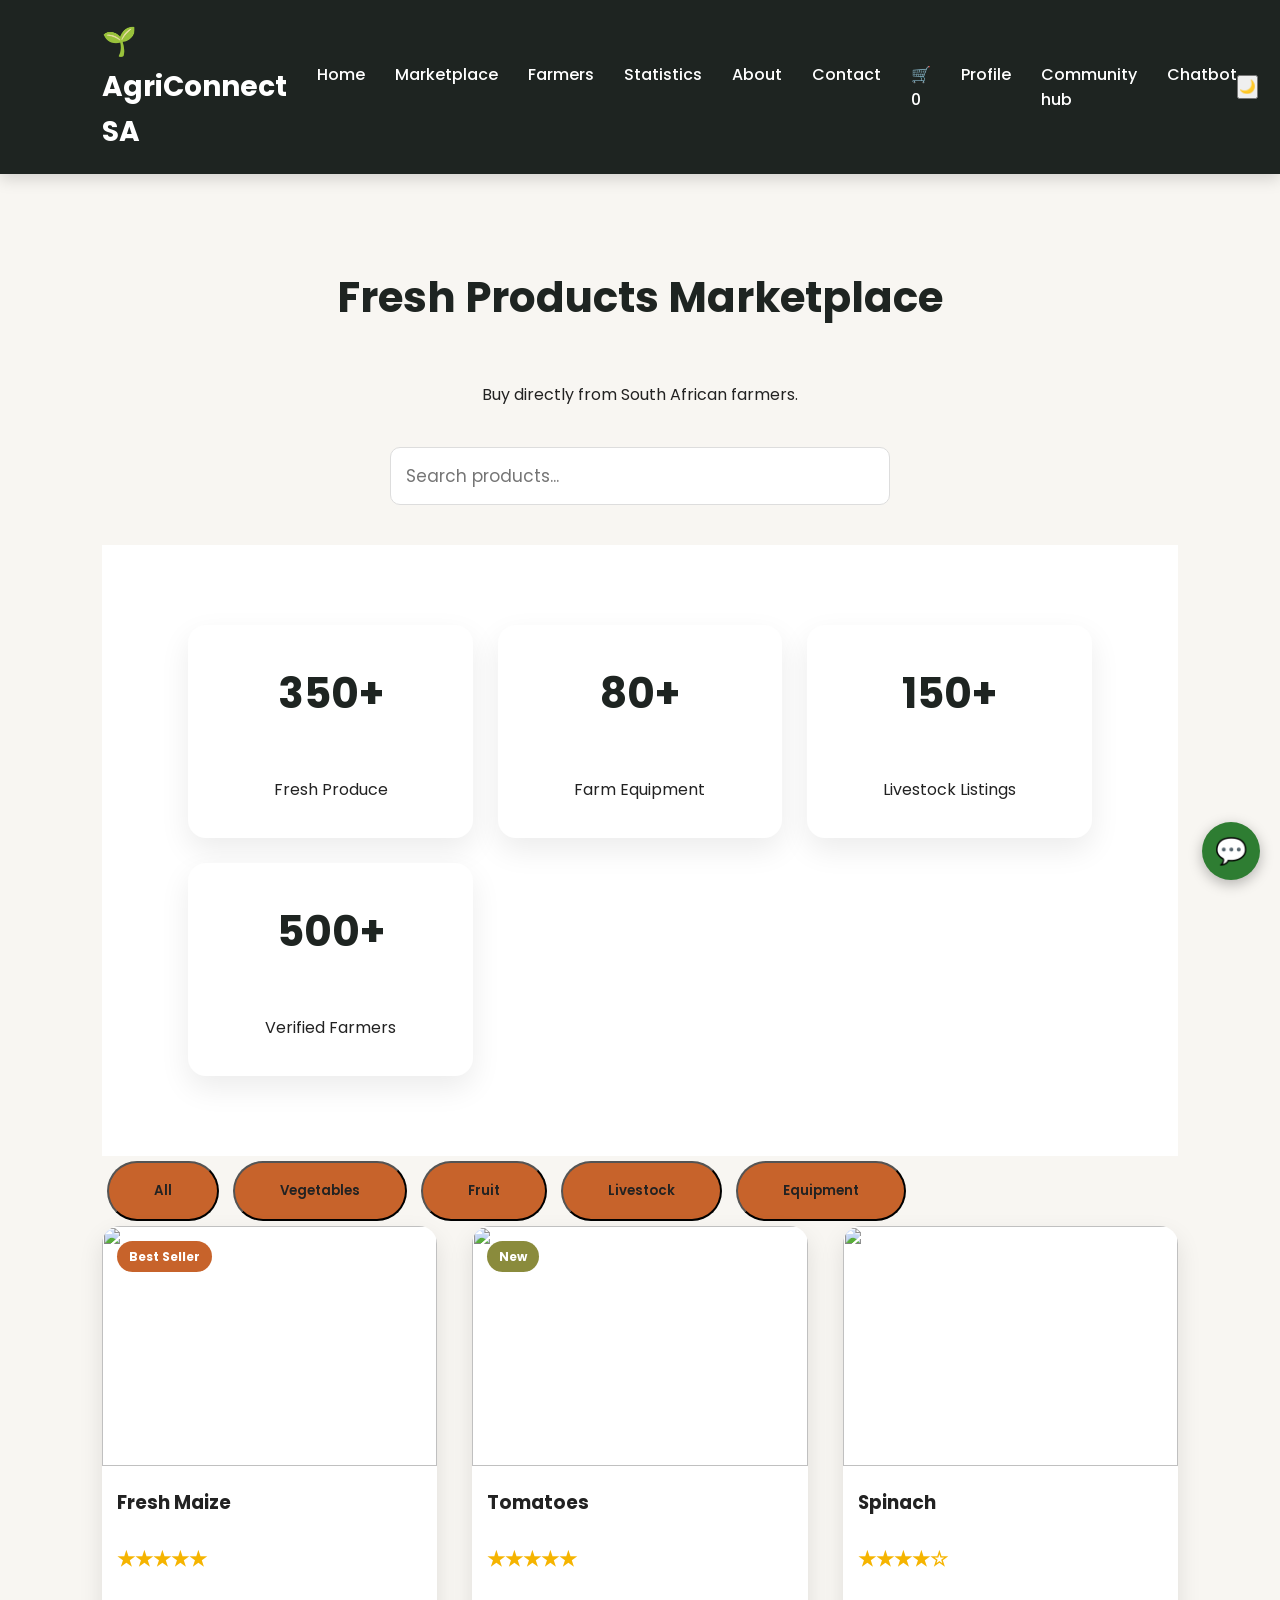
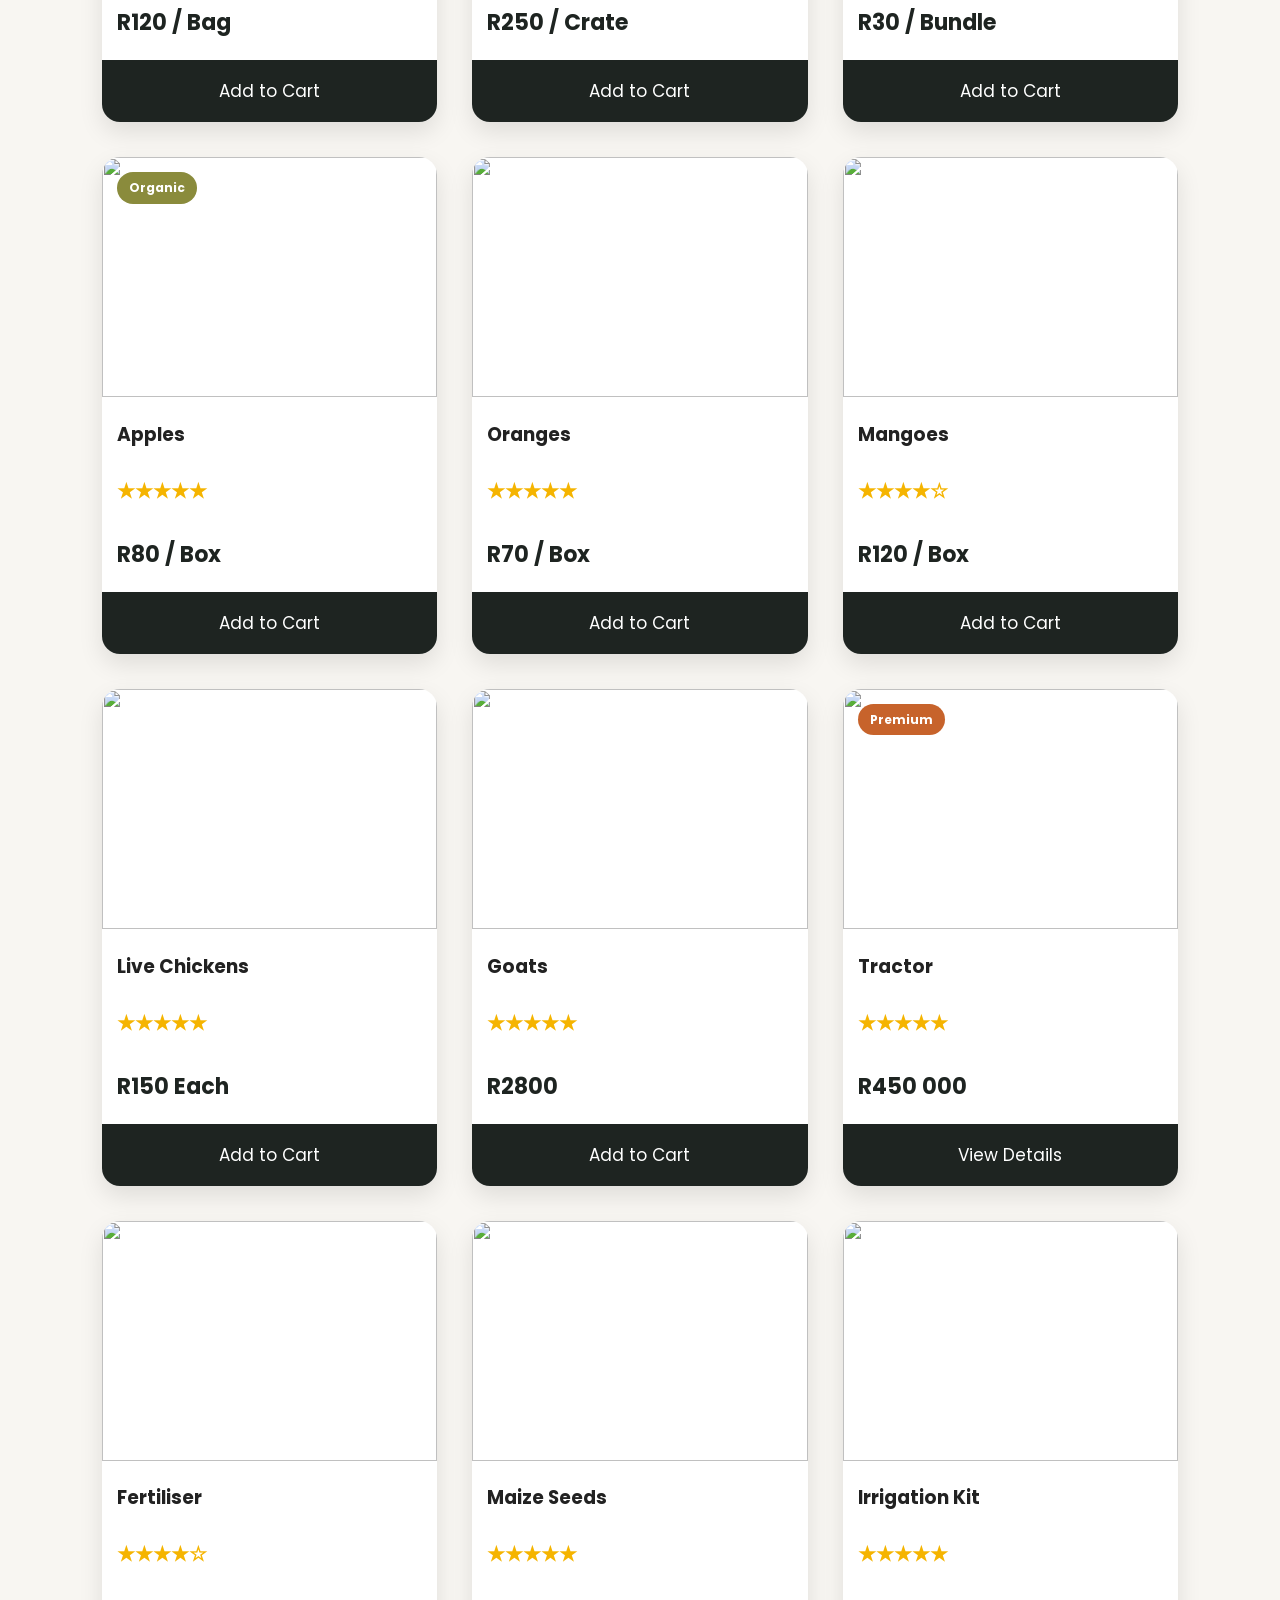
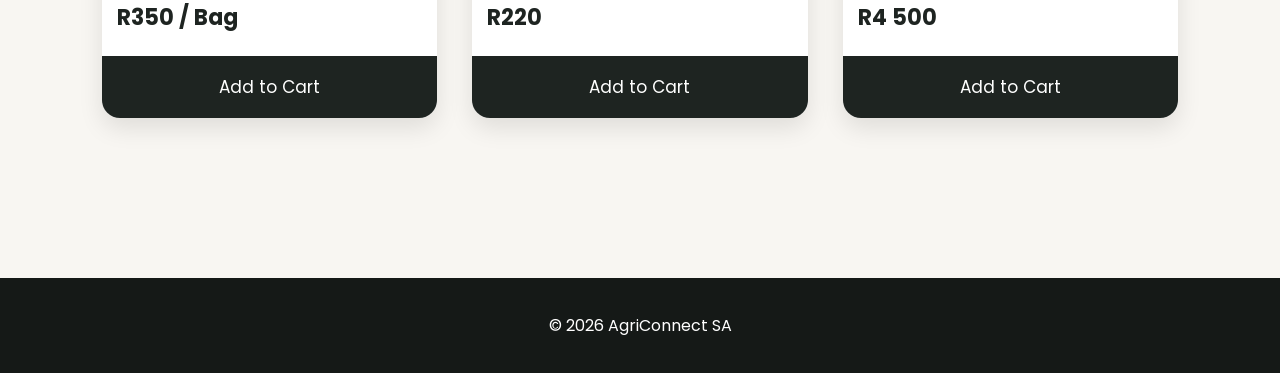
==== products.html @ b4cabf27 "Upload AgriConnect SA website" ====
<!DOCTYPE html>
<html lang="en">

<head>

<meta charset="UTF-8">

<meta name="viewport" content="width=device-width, initial-scale=1.0">

<title>Marketplace | AgriConnect SA</title>

<link rel="stylesheet" href="css/style.css">

<link rel="stylesheet" href="css/responsive.css">

<link rel="stylesheet" href="css/animations.css">

<link href="https://fonts.googleapis.com/css2?family=Poppins:wght@300;400;500;600;700&display=swap" rel="stylesheet">

<link rel="stylesheet" href="css/chatbot.css">
</head>

<body>

<header>

<div class="logo">
<h2>🌱 AgriConnect SA</h2>
</div>

<nav>

<ul>

<li><a href="index.html">Home</a></li>

<li><a href="products.html">Marketplace</a></li>

<li><a href="farmers.html">Farmers</a></li>

<li><a href="statistics.html">Statistics</a></li>

<li><a href="about.html">About</a></li>

<li><a href="contact.html">Contact</a></li>

<li>
<a href="cart.html">
🛒 <span id="cart-count">0</span>
</a>
</li>
<li> <a href ="profile.html"> Profile </a></li>
<li><a href="community.html">Community hub</a></li>
<li><a href="CustomerSupportBot.html">Chatbot</a></li>

</ul>

</nav>

<button id="darkMode">🌙</button>

</header>

<section class="featured">

<h2>Fresh Products Marketplace</h2>

<p style="text-align:center; margin-bottom:40px;">
Buy directly from South African farmers.
</p>

<input
type="text"
id="search"
placeholder="Search products..."
style="
width:100%;
max-width:500px;
display:block;
margin:auto;
padding:15px;
border-radius:10px;
border:1px solid #ddd;
margin-bottom:40px;
">
<section class="stats">

<div class="card">

<h2>350+</h2>

<p>Fresh Produce</p>

</div>

<div class="card">

<h2>80+</h2>

<p>Farm Equipment</p>

</div>

<div class="card">

<h2>150+</h2>

<p>Livestock Listings</p>

</div>

<div class="card">

<h2>500+</h2>

<p>Verified Farmers</p>

</div>

</section>

<div class="filter-buttons">

<button onclick="filterProducts('all')" class="btn">All</button>

<button onclick="filterProducts('vegetables')" class="btn">Vegetables</button>

<button onclick="filterProducts('fruit')" class="btn">Fruit</button>

<button onclick="filterProducts('livestock')" class="btn">Livestock</button>

<button onclick="filterProducts('equipment')" class="btn">Equipment</button>

</div>

<div class="products">

<!-- Product -->
<div class="product vegetables">

<img src="images/maize.jpeg">

<span class="badge best">Best Seller</span>

<h3>Fresh Maize</h3>

<p class="rating">★★★★★</p>

<p>R120 / Bag</p>

<button onclick="addToCart('Fresh Maize',120)">
Add to Cart
</button>

</div>

<div class="product vegetables">

<img src="images/tomatoes.jpeg">

<span class="badge new">New</span>

<h3>Tomatoes</h3>

<p class="rating">★★★★★</p>

<p>R250 / Crate</p>

<button onclick="addToCart('Tomatoes',45)">
Add to Cart
</button>

</div>

<div class="product vegetables">

<img src="images/spinach.jpeg">

<h3>Spinach</h3>

<p class="rating">★★★★☆</p>

<p>R30 / Bundle</p>

<button onclick="addToCart('Spinach',25)">
Add to Cart
</button>

</div>

<div class="product fruit">

<img src="images/apples.jpeg">

<span class="badge organic">Organic</span>

<h3>Apples</h3>

<p class="rating">★★★★★</p>

<p>R80 / Box</p>

<button onclick="addToCart('Apples',80)">
Add to Cart
</button>

</div>

<div class="product fruit">

<img src="images/oranges.jpeg">

<h3>Oranges</h3>

<p class="rating">★★★★★</p>

<p>R70 / Box</p>

<button onclick="addToCart('Oranges',70)">
Add to Cart
</button>

</div>

<div class="product fruit">

<img src="images/mangoes.jpeg">

<h3>Mangoes</h3>

<p class="rating">★★★★☆</p>

<p>R120 / Box</p>

<button onclick="addToCart('Mangoes',120)">
Add to Cart
</button>

</div>

<div class="product livestock">

<img src="images/chickens.jpeg">

<h3>Live Chickens</h3>

<p class="rating">★★★★★</p>

<p>R150 Each</p>

<button onclick="addToCart('Chicken',150)">
Add to Cart
</button>

</div>

<div class="product livestock">

<img src="images/goats.jpeg">

<h3>Goats</h3>

<p class="rating">★★★★★</p>

<p>R2800</p>

<button onclick="addToCart('Goat',2800)">
Add to Cart
</button>

</div>

<div class="product equipment">

<img src="images/tractor.jpeg">

<span class="badge best">Premium</span>

<h3>Tractor</h3>

<p class="rating">★★★★★</p>

<p>R450 000</p>

<button onclick="addToCart('Tractor',450000)">
View Details
</button>

</div>

<div class="product equipment">

<img src="images/fertiliser.jpeg">

<h3>Fertiliser</h3>

<p class="rating">★★★★☆</p>

<p>R350 / Bag</p>

<button onclick="addToCart('Fertiliser',350)">
Add to Cart
</button>

</div>

<div class="product equipment">

<img src="images/seeds.jpeg">

<h3>Maize Seeds</h3>

<p class="rating">★★★★★</p>

<p>R220</p>

<button onclick="addToCart('Seeds',220)">
Add to Cart
</button>

</div>

<div class="product equipment">

<img src="images/irrigation.jpeg">

<h3>Irrigation Kit</h3>

<p class="rating">★★★★★</p>

<p>R4 500</p>

<button onclick="addToCart('Irrigation Kit',4500)">
Add to Cart
</button>

</div>

</div>

</div>

</section>

<footer>

<p>

© 2026 AgriConnect SA

</p>

</footer>

<script src="js/app.js"></script>

<script src="js/darkmode.js"></script>

<script src="js/chatbot.js"></script>
</body>

</html>
---- css/style.css ----
/* AgriConnect SA v2 Premium Theme */
:root{
 --primary:#1E2421;
 --secondary:#C7632B;
 --accent:#8A8B3C;
 --background:#F8F6F2;
 --surface:#FFFFFF;
 --text:#222222;
 --muted:#666666;
 --border:#E8E4DE;
 --radius:18px;
 --shadow:0 12px 30px rgba(0,0,0,.08);
}

/* ============================
   AgriConnect SA
   Main Stylesheet
============================= */

*{
    margin:0;
    padding:0;
    box-sizing:border-box;
    font-family:'Poppins',sans-serif;
}

html{
    scroll-behavior:smooth;
}

body{
    background:var(--background);
    color:var(--text);
    line-height:1.6;
}

/* ============================
   Header
============================= */

header{
    width:100%;
    display:flex;
    justify-content:space-between;
    align-items:center;
    padding:20px 8%;
    background:var(--primary);
    position:sticky;
    top:0;
    z-index:1000;
    box-shadow:0 5px 15px rgba(0,0,0,.15);
}

.logo h2{
    color:white;
    font-size:28px;
    font-weight:700;
}

nav ul{
    display:flex;
    list-style:none;
}

nav ul li{
    margin-left:30px;
}

nav ul li a{
    color:white;
    text-decoration:none;
    font-weight:500;
    transition:.3s;
}

nav ul li a:hover{
    color:var(--secondary);
}

/* ============================
Hero
============================= */

.hero{

    min-height:90vh;

    display:flex;

    justify-content:center;

    align-items:center;

    text-align:center;

    padding:40px;

    background:
    linear-gradient(rgba(0,0,0,.55),
    rgba(0,0,0,.55)),
    url('../images/hero.jpg');

    background-size:cover;

    background-position:center;

}

.hero-content{

    max-width:850px;

    color:white;

}

.hero h1{

    font-size:60px;

    margin-bottom:20px;

}

.hero p{

    font-size:20px;

    margin-bottom:40px;

}

.btn{

    background:var(--secondary);

    color:#222;

    text-decoration:none;

    padding:18px 45px;

    border-radius:40px;

    font-weight:600;

    transition:.3s;

}

.btn:hover{

    background:var(--surface);

}

/* ============================
Stats
============================= */

.stats{

display:grid;

grid-template-columns:repeat(auto-fit,minmax(220px,1fr));

gap:25px;

padding:80px 8%;

background:var(--surface);

}

.card{

background:var(--surface);

padding:35px;

text-align:center;

border-radius:var(--radius);

box-shadow:var(--shadow);

transition:.3s;

}

.card:hover{

transform:translateY(-10px);

}

.card h2{

color:var(--primary);

font-size:42px;

margin-bottom:10px;

}

/* ============================
Featured Products
============================= */

.featured{

padding:90px 8%;

}

.featured h2{

text-align:center;

margin-bottom:50px;

font-size:42px;

color:var(--primary);

}

.products{

display:grid;

grid-template-columns:repeat(auto-fit,minmax(280px,1fr));

gap:35px;

}

.product{

background:var(--surface);

border-radius:var(--radius);

overflow:hidden;

box-shadow:0 10px 25px rgba(0,0,0,.1);

transition:.4s;

}

.product:hover{

transform:translateY(-10px);

}

.product img{

width:100%;

height:230px;

object-fit:cover;

}

.product h3{

padding:15px;

}

.product p{

padding:0 15px 20px;

color:var(--primary);

font-size:22px;

font-weight:bold;

}

.product button{

width:100%;

padding:18px;

border:none;

background:var(--primary);

color:white;

font-size:18px;

cursor:pointer;

transition:.3s;

}

.product button:hover{

background:#151917;

}

/* ============================
Features
============================= */

.why{

background:#eef7ec;

padding:90px 8%;

}

.why h2{

text-align:center;

margin-bottom:60px;

color:var(--primary);

font-size:42px;

}

.features{

display:grid;

grid-template-columns:repeat(auto-fit,minmax(250px,1fr));

gap:35px;

}

.feature{

background:var(--surface);

padding:40px;

text-align:center;

border-radius:var(--radius);

box-shadow:0 10px 25px rgba(0,0,0,.08);

}

.feature i{

font-size:55px;

color:var(--primary);

margin-bottom:20px;

}

.feature h3{

margin-bottom:15px;

}

/* ============================
Footer
============================= */

footer{

background:#151917;

padding:35px;

text-align:center;

color:white;

margin-top:70px;

}

/* ============================
Utilities
============================= */

section{

animation:fadeIn 1s ease;

}

@keyframes fadeIn{

from{

opacity:0;

transform:translateY(30px);

}

to{

opacity:1;

transform:translateY(0);

}

}
/* ==========================
Dark Mode
========================== */

.dark{

background:#121212;

color:white;

}

.dark header{

background:#1d1d1d;

}

.dark .card,

.dark .product,

.dark .feature{

background:#202020;

color:white;

}

.dark footer{

background:black;

}

/* ==========================
Toast Notification
========================== */

.toast{

position:fixed;

bottom:30px;

right:30px;

background:var(--primary);

color:white;

padding:15px 30px;

border-radius:8px;

opacity:0;

transition:.4s;

z-index:999;

}

.toast.show{

opacity:1;

}
/* ==========================
Marketplace Styling
========================== */

.product{

position:relative;

}

.product p:first-of-type{

color:#f5b400;

font-size:20px;

}

.product img{

height:240px;

object-fit:cover;

}

.product:hover{

transform:translateY(-12px);

box-shadow:0 20px 40px rgba(0,0,0,.15);

}

.product button{

font-size:17px;

}

input[type=text]{

font-size:17px;

outline:none;

}

input[type=text]:focus{

border:2px solid var(--primary);

}

.btn{

margin:5px;

}
.badge{

position:absolute;

top:15px;

left:15px;

padding:6px 12px;

border-radius:20px;

color:white;

font-size:12px;

font-weight:bold;

}

.best{

background:var(--secondary);

}

.new{

background:var(--accent);

}

.organic{

background:var(--accent);

}

.rating{

color:#FFD700;

font-size:18px;

margin:10px 0;

}
/* ==========================
Shopping Cart
========================== */

.cart-table{

width:100%;

border-collapse:collapse;

margin-top:40px;

background:var(--surface);

box-shadow:0 5px 15px rgba(0,0,0,.1);

}

.cart-table th{

background:var(--primary);

color:white;

padding:18px;

}

.cart-table td{

padding:18px;

text-align:center;

border-bottom:1px solid #ddd;

}

.cart-table button{

padding:8px 15px;

border:none;

background:var(--primary);

color:white;

cursor:pointer;

border-radius:5px;

margin:5px;

}

.summary{

margin-top:50px;

padding:30px;

background:#f8f8f8;

border-radius:10px;

max-width:450px;

margin-left:auto;

}

.summary h2{

color:var(--primary);

margin-top:20px;

}
/* ==========================
Checkout
========================== */

.checkout{

padding:80px 8%;

}

.checkout h1{

text-align:center;

margin-bottom:40px;

color:var(--primary);

}

.checkout-container{

display:grid;

grid-template-columns:2fr 1fr;

gap:40px;

}

.customer-details{

background:var(--surface);

padding:30px;

border-radius:10px;

box-shadow:0 10px 25px rgba(0,0,0,.08);

}

.customer-details input,

.customer-details textarea,

.customer-details select{

width:100%;

padding:15px;

margin:15px 0;

border:1px solid #ddd;

border-radius:8px;

font-size:16px;

}

.customer-details textarea{

height:120px;

resize:none;

}

.customer-details label{

display:block;

margin:10px 0;

}

.order-summary{

background:#f8f8f8;

padding:30px;

border-radius:10px;

height:fit-content;

}

.checkout-product{

padding:15px 0;

border-bottom:1px solid #ddd;

}

.order-summary h3{

margin-top:30px;

color:var(--primary);

font-size:28px;

}

@media(max-width:900px){

.checkout-container{

grid-template-columns:1fr;

}

}/* ===========================
Dashboard
=========================== */

.dashboard{

padding:80px 8%;

}

.dashboard h1{

text-align:center;

color:var(--primary);

margin-bottom:50px;

}

.dashboard-cards{

display:grid;

grid-template-columns:repeat(auto-fit,minmax(220px,1fr));

gap:30px;

margin-bottom:60px;

}

.add-product{

background:var(--surface);

padding:35px;

border-radius:12px;

box-shadow:0 10px 30px rgba(0,0,0,.1);

}

.add-product input,

.add-product textarea,

.add-product select{

width:100%;

padding:15px;

margin:12px 0;

border-radius:8px;

border:1px solid #ddd;

}

.add-product textarea{

height:120px;

}/* ==========================
About Page
========================== */

.about-section{

padding:80px 10%;

background:var(--surface);

}

.about-section:nth-child(even){

background:#f6faf5;

}

.container{

max-width:1100px;

margin:auto;

}

.about-section h2{

color:var(--primary);

margin-bottom:25px;

font-size:38px;

}

.about-section p{

font-size:18px;

line-height:1.9;

margin-bottom:20px;

text-align:justify;

}

.about-section ol,

.about-section ul{

margin-left:30px;

line-height:2;

font-size:18px;

}

.active{

color:var(--secondary) !important;

font-weight:bold;

}
/* ==========================
Contact Page
========================== */

.contact-container{

display:grid;

grid-template-columns:1fr 1fr;

gap:40px;

padding:80px 10%;

}

.contact-info{

background:#f8f8f8;

padding:35px;

border-radius:12px;

}

.contact-info p{

margin:15px 0;

font-size:17px;

}

.contact-info ul{

margin-left:20px;

line-height:2;

}

.contact-form{

background:var(--surface);

padding:35px;

border-radius:12px;

box-shadow:0 10px 30px rgba(0,0,0,.08);

}

.contact-form input,

.contact-form textarea{

width:100%;

padding:15px;

margin:12px 0;

border:1px solid #ddd;

border-radius:8px;

font-size:16px;

}

.contact-form textarea{

height:180px;

resize:vertical;

}

.social-links{

margin-top:20px;

display:flex;

gap:15px;

flex-wrap:wrap;

}

.social-links a{

text-decoration:none;

background:var(--primary);

color:white;

padding:10px 18px;

border-radius:8px;

transition:.3s;

}

.social-links a:hover{

background:#151917;

}

@media(max-width:900px){

.contact-container{

grid-template-columns:1fr;

}

}
.agri-btn{
    background:#d36f2c;
    color:#111;
    border:2px solid #2b2b2b;
    border-radius:40px;
    padding:12px 28px;
    font-size:16px;
    font-weight:700;
    cursor:pointer;

    display:inline-flex;
    align-items:center;
    gap:10px;

    transition:.35s ease;
}

.agri-btn span{
    background:white;
    color:#111;
    width:26px;
    height:26px;
    border-radius:50%;

    display:flex;
    justify-content:center;
    align-items:center;

    font-size:13px;
}

.agri-btn:hover{

    background:#1f241f;
    color:white;

    transform:translateY(-4px);

    box-shadow:0 12px 30px rgba(0,0,0,.25);
}

.agri-btn:hover span{

    background:#d36f2c;
    color:white;
}

.agri-btn:active{

    transform:scale(.96);
}

.community-actions{

    display:flex;
    gap:15px;
    margin-top:20px;
    flex-wrap:wrap;
}

.post-btn{

    margin-top:20px;
    padding:14px 40px;
}
---- css/responsive.css ----
@media(max-width:900px){

header{

flex-direction:column;

padding:20px;

}

nav ul{

margin-top:20px;

flex-wrap:wrap;

justify-content:center;

}

nav ul li{

margin:10px;

}

.hero h1{

font-size:40px;

}

.hero p{

font-size:18px;

}

.stats{

grid-template-columns:1fr;

}

.products{

grid-template-columns:1fr;

}

.features{

grid-template-columns:1fr;

}

}
---- css/animations.css ----
.product{

animation:pop .8s ease;

}

@keyframes pop{

0%{

opacity:0;

transform:scale(.8);

}

100%{

opacity:1;

transform:scale(1);

}

}

.card:hover{

box-shadow:0 15px 35px rgba(0,0,0,.2);

}

.btn:hover{

transform:scale(1.05);

}

.product img{

transition:.4s;

}

.product:hover img{

transform:scale(1.08);

}
---- css/chatbot.css ----
/* AgriBot chat widget */
#agribot{--ab-main:#2e7d32;--ab-main-dark:#1b5e20;--ab-bg:#fff;--ab-text:#222;--ab-muted:#6b6b6b;--ab-log:#f4f6f1;--ab-bot:#fff;--ab-user:#2e7d32;--ab-border:#e3e6dd;
  position:fixed;right:20px;bottom:20px;z-index:99999;font-family:'Poppins',system-ui,sans-serif;font-size:14px}
body.dark #agribot{--ab-bg:#1f2420;--ab-text:#eee;--ab-muted:#a0a8a0;--ab-log:#171b18;--ab-bot:#2a302b;--ab-border:#363d37}
#agribot *{box-sizing:border-box}
#agribot .ab-fab{width:58px;height:58px;border-radius:50%;border:0;background:var(--ab-main);color:#fff;font-size:26px;cursor:pointer;
  box-shadow:0 4px 14px rgba(0,0,0,.28);display:flex;align-items:center;justify-content:center;margin-left:auto;transition:transform .15s,background .15s}
#agribot .ab-fab:hover{transform:scale(1.08);background:var(--ab-main-dark)}
#agribot .ab-fab:focus-visible,#agribot button:focus-visible,#agribot input:focus-visible{outline:3px solid #ffb300;outline-offset:2px}
#agribot .ab-panel{position:absolute;right:0;bottom:70px;width:360px;max-width:calc(100vw - 40px);height:540px;max-height:calc(100vh - 110px);
  background:var(--ab-bg);color:var(--ab-text);border-radius:16px;box-shadow:0 8px 32px rgba(0,0,0,.28);display:flex;flex-direction:column;overflow:hidden;
  transform:translateY(12px) scale(.96);opacity:0;visibility:hidden;transition:all .2s ease;transform-origin:bottom right}
#agribot.open .ab-panel{transform:none;opacity:1;visibility:visible}
#agribot .ab-head{background:var(--ab-main);color:#fff;padding:12px 14px;display:flex;align-items:center;gap:10px}
#agribot .ab-head .ab-av{font-size:26px}
#agribot .ab-head strong{display:block;font-size:15px}
#agribot .ab-head small{opacity:.85;font-size:12px}
#agribot .ab-head button{margin-left:auto;background:none;border:0;color:#fff;font-size:20px;cursor:pointer;padding:4px 8px;border-radius:6px}
#agribot .ab-head button:hover{background:rgba(255,255,255,.18)}
#agribot .ab-log{flex:1;overflow-y:auto;padding:12px;background:var(--ab-log);display:flex;flex-direction:column;gap:8px}
#agribot .ab-msg{max-width:85%;padding:9px 12px;border-radius:14px;line-height:1.45;word-wrap:break-word;white-space:pre-wrap}
#agribot .ab-msg.bot{background:var(--ab-bot);border:1px solid var(--ab-border);border-bottom-left-radius:4px;align-self:flex-start}
#agribot .ab-msg.user{background:var(--ab-user);color:#fff;border-bottom-right-radius:4px;align-self:flex-end}
#agribot .ab-msg a{color:var(--ab-main);font-weight:600}
body.dark #agribot .ab-msg a{color:#81c784}
#agribot .ab-chips{display:flex;flex-wrap:wrap;gap:6px;padding:0 12px 10px;background:var(--ab-log)}
#agribot .ab-chips button{border:1px solid var(--ab-main);background:transparent;color:var(--ab-main);border-radius:16px;padding:5px 11px;font-size:12.5px;cursor:pointer;font-family:inherit}
body.dark #agribot .ab-chips button{color:#81c784;border-color:#81c784}
#agribot .ab-chips button:hover{background:var(--ab-main);color:#fff}
#agribot .ab-typing span{display:inline-block;width:6px;height:6px;margin:0 2px;border-radius:50%;background:var(--ab-muted);animation:ab-b 1.1s infinite}
#agribot .ab-typing span:nth-child(2){animation-delay:.15s}#agribot .ab-typing span:nth-child(3){animation-delay:.3s}
@keyframes ab-b{0%,60%,100%{transform:translateY(0);opacity:.5}30%{transform:translateY(-4px);opacity:1}}
#agribot form{display:flex;gap:8px;padding:10px;border-top:1px solid var(--ab-border);background:var(--ab-bg)}
#agribot input{flex:1;min-width:0;padding:10px 12px;border:1px solid var(--ab-border);border-radius:20px;background:var(--ab-bg);color:var(--ab-text);font:inherit}
#agribot form button{border:0;background:var(--ab-main);color:#fff;border-radius:20px;padding:0 16px;font:inherit;font-weight:600;cursor:pointer}
#agribot form button:hover{background:var(--ab-main-dark)}
@media(max-width:480px){#agribot{right:12px;bottom:12px}#agribot .ab-panel{width:calc(100vw - 24px);height:calc(100vh - 100px)}}
@media(prefers-reduced-motion:reduce){#agribot *{transition:none!important;animation:none!important}}
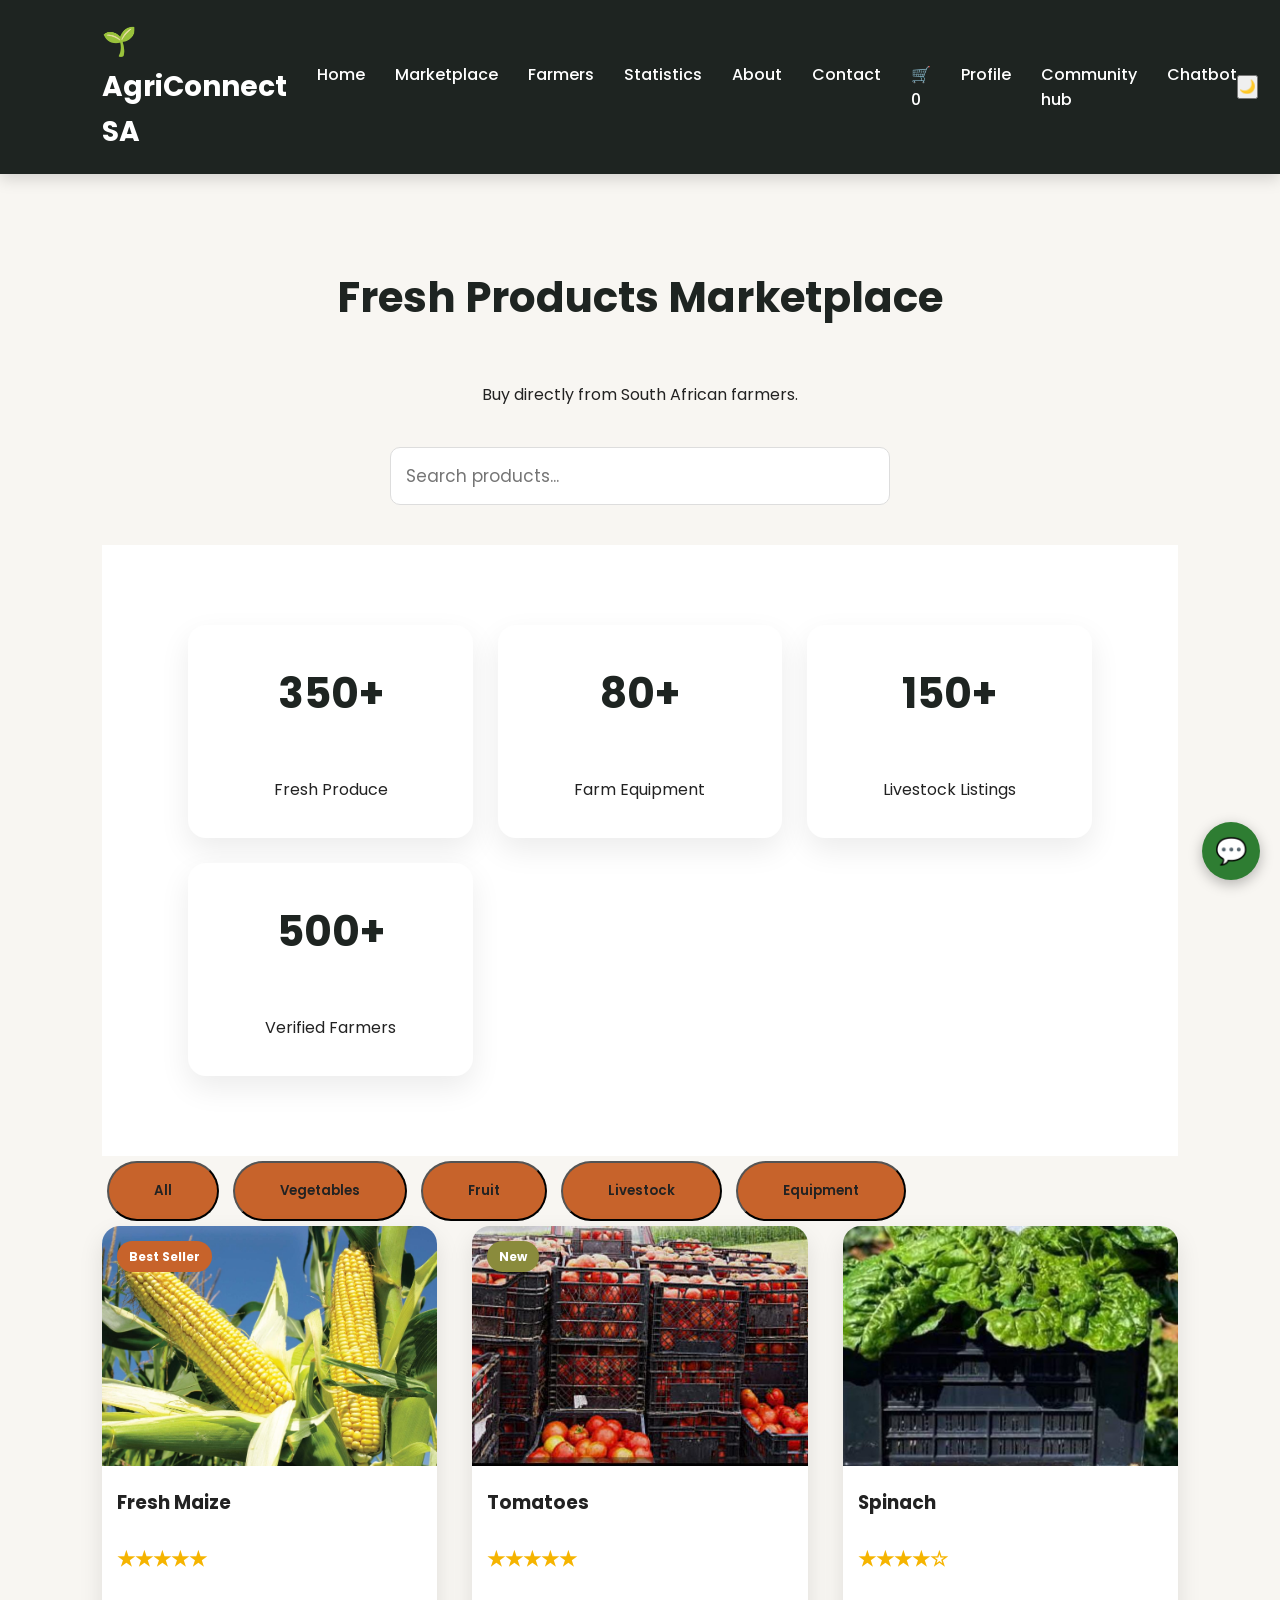
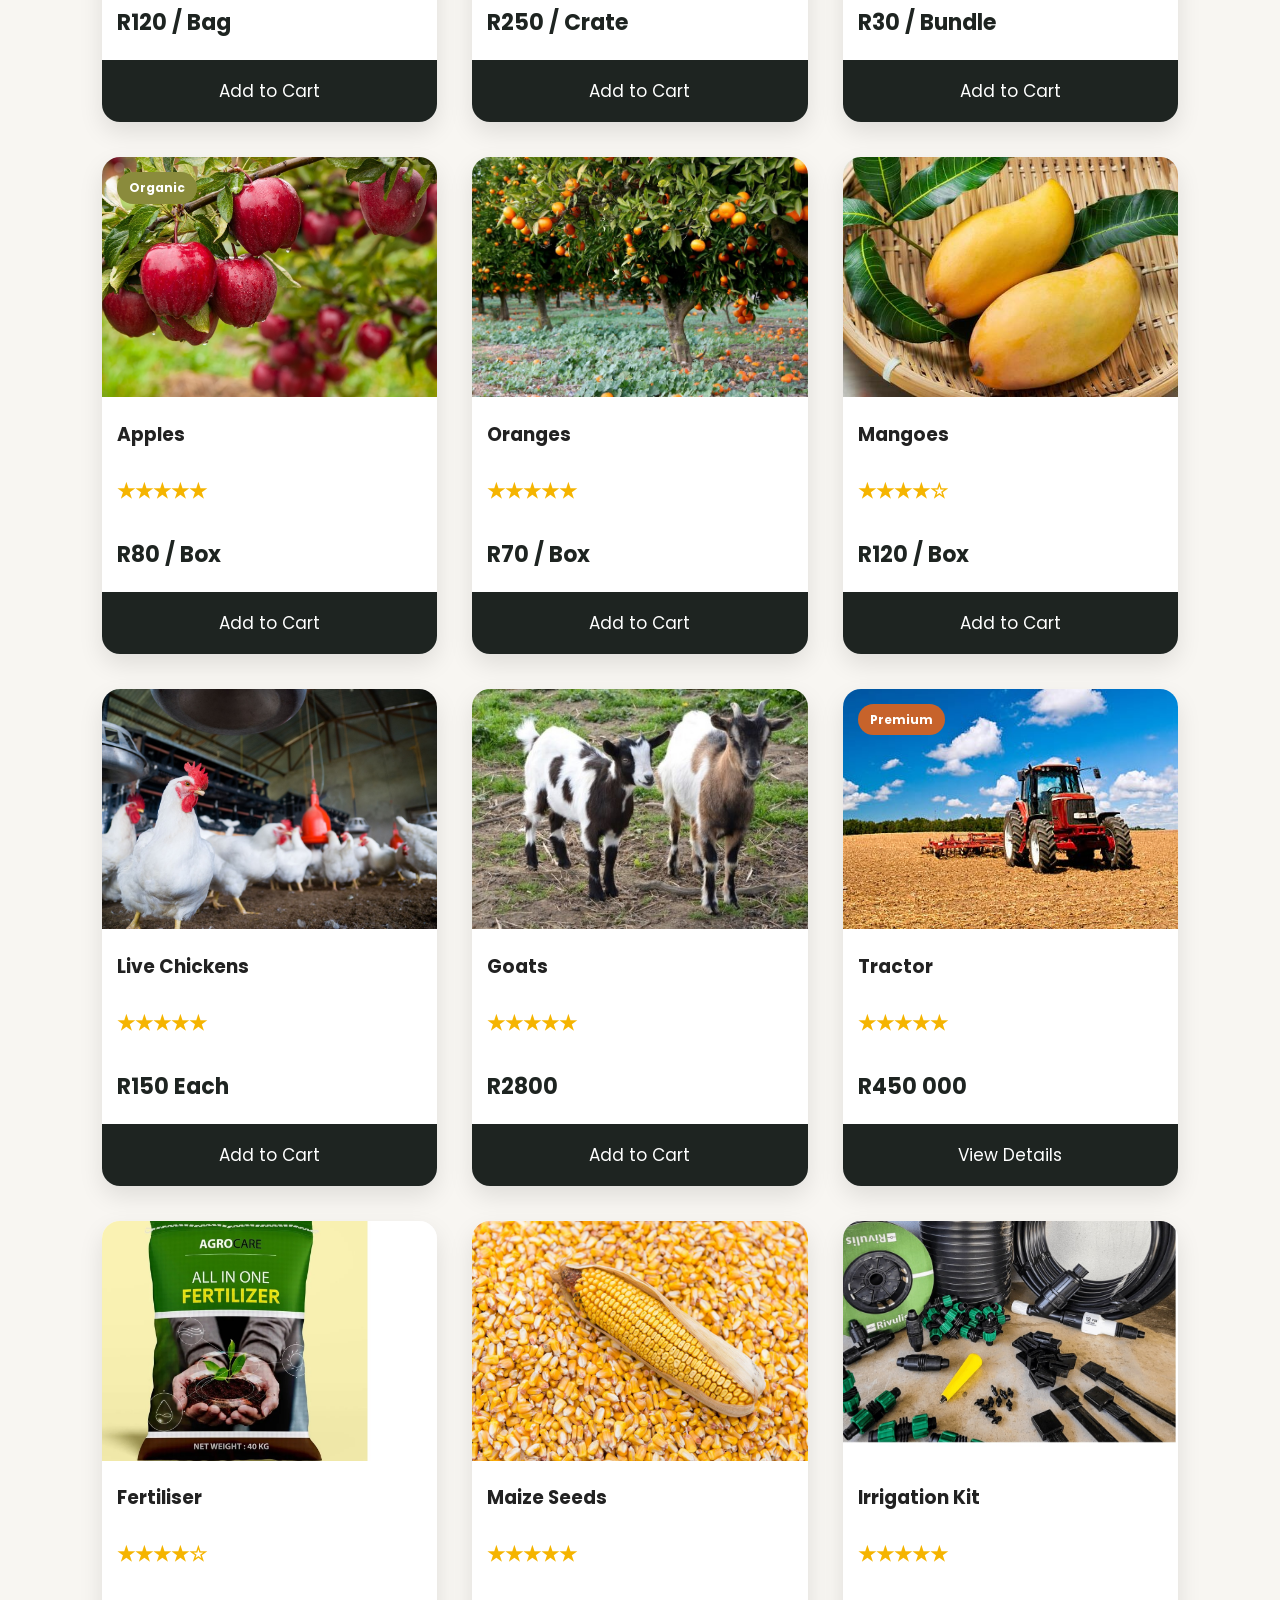
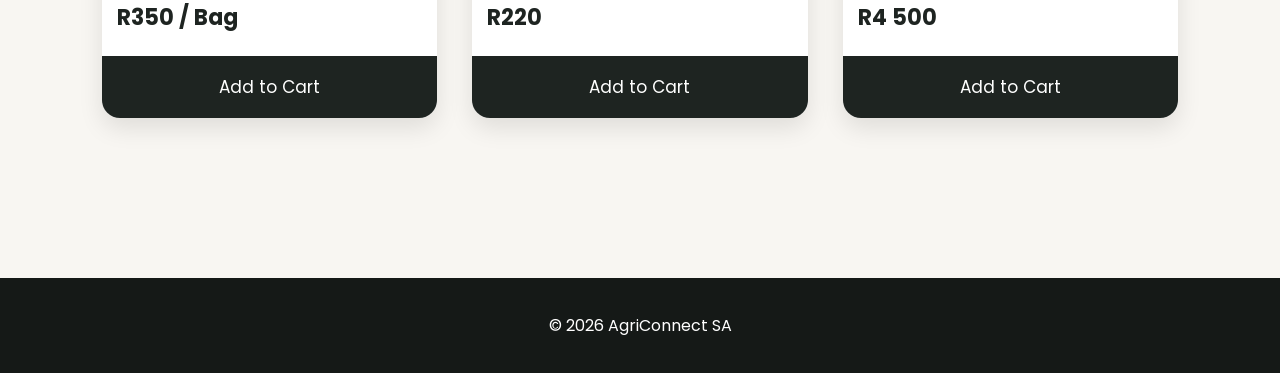
==== commit d15efb1e: "Update products.html to include chatbot script Added chatbot.js script and updated HTML structure." ====
--- a/products.html
+++ b/products.html
@@ -17,7 +17,7 @@
 
 <link href="https://fonts.googleapis.com/css2?family=Poppins:wght@300;400;500;600;700&display=swap" rel="stylesheet">
 
-<link rel="stylesheet" href="css/chatbot.css">
+<link rel="stylesheet" href="css/chatbot.css">
 </head>
 
 <body>
@@ -138,7 +138,7 @@
 <!-- Product -->
 <div class="product vegetables">
 
-<img src="images/maize.jpeg">
+<img src="Images/maize.jpeg">
 
 <span class="badge best">Best Seller</span>
 
@@ -156,7 +156,7 @@
 
 <div class="product vegetables">
 
-<img src="images/tomatoes.jpeg">
+<img src="Images/tomatoes.jpeg">
 
 <span class="badge new">New</span>
 
@@ -174,7 +174,7 @@
 
 <div class="product vegetables">
 
-<img src="images/spinach.jpeg">
+<img src="Images/spinach.jpeg">
 
 <h3>Spinach</h3>
 
@@ -190,7 +190,7 @@
 
 <div class="product fruit">
 
-<img src="images/apples.jpeg">
+<img src="Images/apples.jpeg">
 
 <span class="badge organic">Organic</span>
 
@@ -208,7 +208,7 @@
 
 <div class="product fruit">
 
-<img src="images/oranges.jpeg">
+<img src="Images/oranges.jpeg">
 
 <h3>Oranges</h3>
 
@@ -224,7 +224,7 @@
 
 <div class="product fruit">
 
-<img src="images/mangoes.jpeg">
+<img src="Images/mangoes.jpeg">
 
 <h3>Mangoes</h3>
 
@@ -240,7 +240,7 @@
 
 <div class="product livestock">
 
-<img src="images/chickens.jpeg">
+<img src="Images/chickens.jpeg">
 
 <h3>Live Chickens</h3>
 
@@ -256,7 +256,7 @@
 
 <div class="product livestock">
 
-<img src="images/goats.jpeg">
+<img src="Images/goats.jpeg">
 
 <h3>Goats</h3>
 
@@ -272,7 +272,7 @@
 
 <div class="product equipment">
 
-<img src="images/tractor.jpeg">
+<img src="Images/tractor.jpeg">
 
 <span class="badge best">Premium</span>
 
@@ -290,7 +290,7 @@
 
 <div class="product equipment">
 
-<img src="images/fertiliser.jpeg">
+<img src="Images/fertiliser.jpeg">
 
 <h3>Fertiliser</h3>
 
@@ -306,7 +306,7 @@
 
 <div class="product equipment">
 
-<img src="images/seeds.jpeg">
+<img src="Images/seeds.jpeg">
 
 <h3>Maize Seeds</h3>
 
@@ -322,7 +322,7 @@
 
 <div class="product equipment">
 
-<img src="images/irrigation.jpeg">
+<img src="Images/irrigation.jpeg">
 
 <h3>Irrigation Kit</h3>
 
@@ -356,7 +356,7 @@
 
 <script src="js/darkmode.js"></script>
 
-<script src="js/chatbot.js"></script>
+<script src="js/chatbot.js"></script>
 </body>
 
-</html>+</html>
